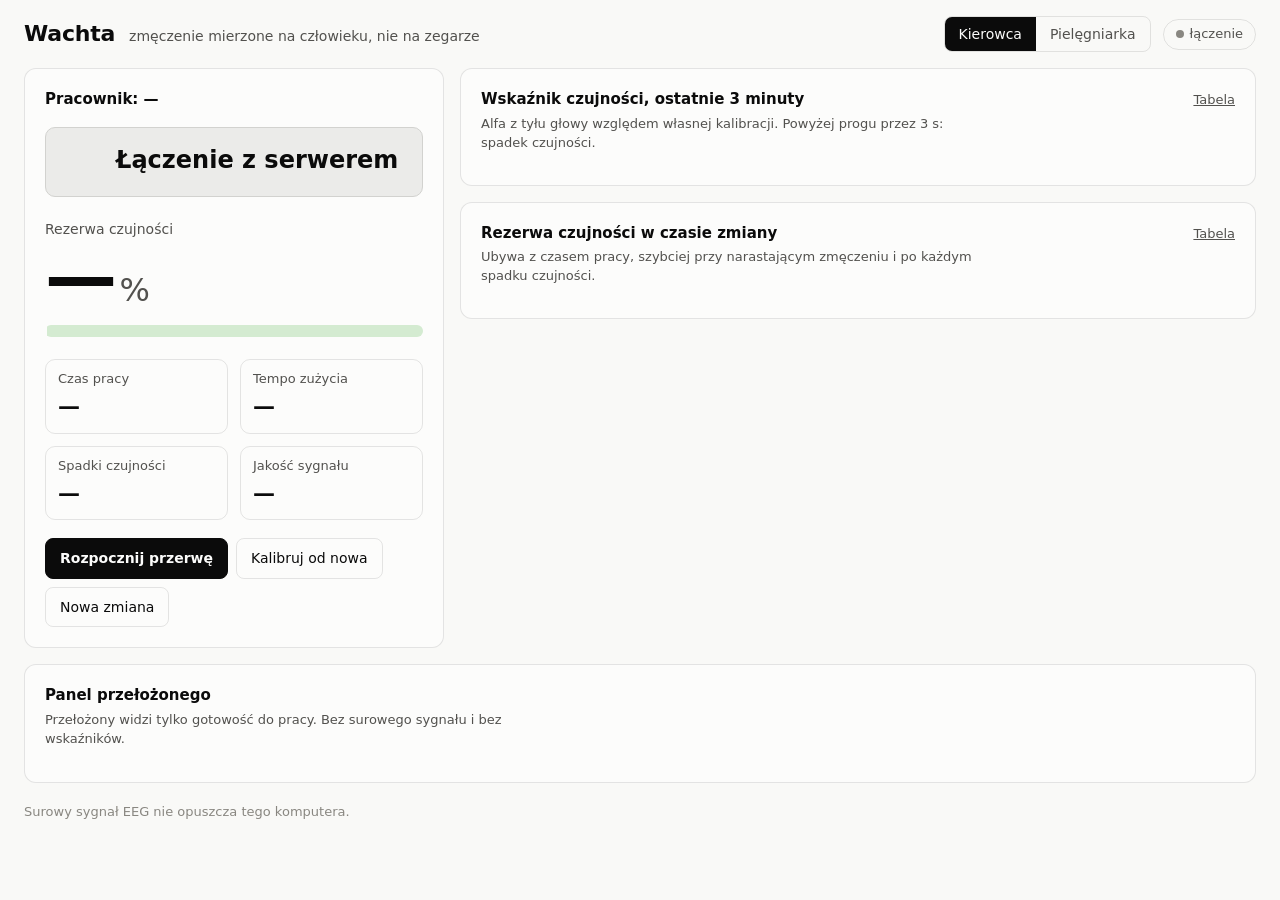
==== src/wachta/web/index.html @ ba5f9580 "Add dashboard server with replay and BrainAccess Board sources Add a FastAPI server that runs the vi" ====
<!doctype html>
<html lang="pl">
<head>
  <meta charset="utf-8">
  <meta name="viewport" content="width=device-width, initial-scale=1">
  <title>Wachta</title>
  <link rel="stylesheet" href="style.css">
</head>
<body>
  <header class="top">
    <div class="brand">
      <span class="brand-name">Wachta</span>
      <span class="brand-tag">zmęczenie mierzone na człowieku, nie na zegarze</span>
    </div>
    <div class="top-controls">
      <div class="segmented" role="group" aria-label="Scenariusz">
        <button type="button" data-scenario="driver" aria-pressed="true">Kierowca</button>
        <button type="button" data-scenario="nurse" aria-pressed="false">Pielęgniarka</button>
      </div>
      <span id="source-badge" class="badge" data-kind="off">łączenie</span>
    </div>
  </header>

  <main class="layout">
    <section class="card worker" aria-labelledby="worker-title">
      <h2 id="worker-title" class="card-title">Pracownik: <span id="worker-name">—</span></h2>

      <div id="state" class="state" data-tone="neutral" role="status" aria-live="polite">
        <span id="state-icon" class="state-icon" aria-hidden="true"></span>
        <div>
          <div id="state-label" class="state-label">Łączenie z serwerem</div>
          <div id="state-advice" class="state-advice"></div>
        </div>
      </div>

      <div class="hero">
        <div class="hero-label">Rezerwa czujności</div>
        <div class="hero-value"><span id="reserve-value">—</span><span class="hero-unit">%</span></div>
        <div id="reserve-meter" class="meter" data-tone="good" role="meter" aria-label="Rezerwa czujności"
             aria-valuemin="0" aria-valuemax="100" aria-valuenow="0">
          <div id="reserve-fill" class="meter-fill"></div>
          <span class="meter-mark" id="mark-stop"></span>
          <span class="meter-mark" id="mark-warn"></span>
        </div>
        <p id="meter-legend" class="meter-legend"></p>
      </div>

      <dl class="tiles">
        <div class="tile"><dt>Czas pracy</dt><dd id="tile-work">—</dd></div>
        <div class="tile"><dt>Tempo zużycia</dt><dd id="tile-drain">—</dd></div>
        <div class="tile"><dt>Spadki czujności</dt><dd id="tile-lapses">—</dd></div>
        <div class="tile"><dt>Jakość sygnału</dt><dd id="tile-quality">—</dd></div>
      </dl>

      <div class="actions">
        <button type="button" id="btn-break" class="button">Rozpocznij przerwę</button>
        <button type="button" id="btn-calibrate" class="button button-quiet">Kalibruj od nowa</button>
        <button type="button" id="btn-reset" class="button button-quiet">Nowa zmiana</button>
      </div>
    </section>

    <section class="charts">
      <figure class="card chart" id="chart-fast">
        <figcaption>
          <div>
            <h2 class="card-title">Wskaźnik czujności, ostatnie 3 minuty</h2>
            <p class="card-sub">Alfa z tyłu głowy względem własnej kalibracji. Powyżej progu przez 3 s: spadek czujności.</p>
          </div>
          <button type="button" class="link" data-table-toggle aria-pressed="false">Tabela</button>
        </figcaption>
        <div class="plot" tabindex="0" aria-label="Wykres wskaźnika czujności. Strzałki w lewo i prawo pokazują wartości."></div>
        <div class="table-view" hidden></div>
      </figure>

      <figure class="card chart" id="chart-reserve">
        <figcaption>
          <div>
            <h2 class="card-title">Rezerwa czujności w czasie zmiany</h2>
            <p class="card-sub" id="reserve-sub">Ubywa z czasem pracy, szybciej przy narastającym zmęczeniu i po każdym spadku czujności.</p>
          </div>
          <button type="button" class="link" data-table-toggle aria-pressed="false">Tabela</button>
        </figcaption>
        <div class="plot" tabindex="0" aria-label="Wykres rezerwy czujności. Strzałki w lewo i prawo pokazują wartości."></div>
        <div class="table-view" hidden></div>
      </figure>
    </section>

    <section class="card team" aria-labelledby="team-title">
      <h2 id="team-title" class="card-title">Panel przełożonego</h2>
      <p class="card-sub">Przełożony widzi tylko gotowość do pracy. Bez surowego sygnału i bez wskaźników.</p>
      <ul id="team-list" class="team-list"></ul>
      <p id="team-advice" class="team-advice" hidden></p>
    </section>
  </main>

  <footer class="foot">
    <span>Surowy sygnał EEG nie opuszcza tego komputera.</span>
    <span id="time-note"></span>
  </footer>

  <div id="tooltip" class="tooltip" hidden></div>
  <script src="app.js"></script>
</body>
</html>
---- src/wachta/web/style.css ----
:root {
  color-scheme: light;
  --page: #f9f9f7;
  --surface: #fcfcfb;
  --ink: #0b0b0b;
  --ink-2: #52514e;
  --muted: #898781;
  --grid: #e1e0d9;
  --axis: #c3c2b7;
  --border: rgba(11, 11, 11, 0.10);
  --series-1: #2a78d6;
  --good: #0ca30c;
  --warning: #fab219;
  --critical: #d03b3b;
  --neutral: #898781;
  --info: #2a78d6;
  --on-critical: #ffffff;
}

@media (prefers-color-scheme: dark) {
  :root {
    color-scheme: dark;
    --page: #0d0d0d;
    --surface: #1a1a19;
    --ink: #f0efec;
    --ink-2: #c3c2b7;
    --muted: #898781;
    --grid: #2c2c2a;
    --axis: #383835;
    --border: rgba(255, 255, 255, 0.10);
    --series-1: #3987e5;
    --info: #3987e5;
  }
}

* { box-sizing: border-box; }

body {
  margin: 0;
  background: var(--page);
  color: var(--ink);
  font: 16px/1.45 system-ui, -apple-system, "Segoe UI", sans-serif;
}

.top {
  display: flex;
  flex-wrap: wrap;
  align-items: center;
  justify-content: space-between;
  gap: 12px 24px;
  padding: 16px 24px;
}

.brand { display: flex; flex-wrap: wrap; align-items: baseline; gap: 4px 14px; }
.brand-name { font-size: 22px; font-weight: 700; letter-spacing: -0.01em; }
.brand-tag { color: var(--ink-2); font-size: 14px; }
.top-controls { display: flex; flex-wrap: wrap; align-items: center; gap: 8px 12px; }

.segmented { display: inline-flex; border: 1px solid var(--border); border-radius: 8px; overflow: hidden; }
.segmented button {
  border: 0;
  background: transparent;
  color: var(--ink-2);
  font: inherit;
  font-size: 14px;
  padding: 7px 14px;
  cursor: pointer;
}
.segmented button[aria-pressed="true"] { background: var(--ink); color: var(--surface); }

.badge {
  display: inline-flex;
  align-items: center;
  gap: 6px;
  border: 1px solid var(--border);
  border-radius: 999px;
  padding: 5px 12px;
  font-size: 13px;
  color: var(--ink-2);
  white-space: nowrap;
}
.badge::before { content: ""; width: 8px; height: 8px; border-radius: 50%; background: var(--neutral); }
.badge[data-kind="live"]::before { background: var(--critical); }
.badge[data-kind="replay"]::before { background: var(--series-1); }

.layout {
  display: grid;
  grid-template-columns: minmax(320px, 420px) minmax(0, 1fr);
  grid-template-areas: "worker charts" "team team";
  gap: 16px;
  padding: 0 24px 16px;
  align-items: start;
}
.worker { grid-area: worker; }
.charts { grid-area: charts; display: grid; gap: 16px; min-width: 0; }
.team { grid-area: team; }

@media (max-width: 900px) {
  .layout { grid-template-columns: minmax(0, 1fr); grid-template-areas: "worker" "charts" "team"; padding: 0 16px 16px; }
  .top { padding: 14px 16px; }
}

.card {
  background: var(--surface);
  border: 1px solid var(--border);
  border-radius: 12px;
  padding: 20px;
  margin: 0;
  min-width: 0;
}
.card-title { margin: 0; font-size: 15px; font-weight: 600; }
.card-sub { margin: 4px 0 0; color: var(--ink-2); font-size: 13px; max-width: 62ch; }

/* State banner: the icon carries the status colour, the text stays in ink. */
.state {
  --tone: var(--neutral);
  display: flex;
  align-items: center;
  gap: 14px;
  margin-top: 16px;
  padding: 14px 16px;
  border-radius: 10px;
  background: color-mix(in oklab, var(--tone) 14%, var(--surface));
  border: 1px solid color-mix(in oklab, var(--tone) 35%, var(--surface));
}
.state[data-tone="good"] { --tone: var(--good); }
.state[data-tone="warning"] { --tone: var(--warning); }
.state[data-tone="critical"] { --tone: var(--critical); }
.state[data-tone="info"] { --tone: var(--info); }
.state-icon { flex: none; width: 40px; height: 40px; color: var(--tone); }
.state-icon svg { display: block; width: 100%; height: 100%; }
.state-label { font-size: 24px; font-weight: 700; line-height: 1.15; }
.state-advice { margin-top: 2px; color: var(--ink-2); font-size: 15px; }

.hero { margin-top: 22px; }
.hero-label { color: var(--ink-2); font-size: 14px; }
.hero-value { font-size: 72px; font-weight: 650; line-height: 1.05; letter-spacing: -0.02em; }
.hero-unit { font-size: 32px; font-weight: 500; color: var(--ink-2); margin-left: 4px; }

/* Meter: the fill carries severity, the track is a lighter step of the same hue. */
.meter {
  --tone: var(--good);
  position: relative;
  height: 12px;
  margin-top: 10px;
  border-radius: 6px;
  background: color-mix(in oklab, var(--tone) 20%, var(--surface));
}
.meter[data-tone="warning"] { --tone: var(--warning); }
.meter[data-tone="critical"] { --tone: var(--critical); }
.meter[data-tone="neutral"] { --tone: var(--neutral); }
.meter-fill { height: 100%; width: 0; border-radius: 6px; background: var(--tone); transition: width 0.6s linear; }
.meter-mark { position: absolute; top: -3px; bottom: -3px; width: 2px; background: var(--surface); }
.meter-legend { margin: 6px 0 0; font-size: 12px; color: var(--muted); }

.tiles { display: grid; grid-template-columns: repeat(2, minmax(0, 1fr)); gap: 12px; margin: 22px 0 0; }
.tile { border: 1px solid var(--border); border-radius: 10px; padding: 10px 12px; }
.tile dt { color: var(--ink-2); font-size: 13px; }
.tile dd { margin: 2px 0 0; font-size: 22px; font-weight: 600; }

.actions { display: flex; flex-wrap: wrap; gap: 8px; margin-top: 18px; }
.button {
  border: 1px solid var(--ink);
  background: var(--ink);
  color: var(--surface);
  border-radius: 8px;
  padding: 9px 14px;
  font: inherit;
  font-size: 14px;
  font-weight: 600;
  cursor: pointer;
}
.button-quiet { background: transparent; color: var(--ink); border-color: var(--border); font-weight: 500; }
.button:focus-visible, .segmented button:focus-visible, .link:focus-visible, .plot:focus-visible {
  outline: 2px solid var(--series-1);
  outline-offset: 2px;
}

.chart figcaption { display: flex; align-items: flex-start; justify-content: space-between; gap: 16px; }
.link { border: 0; background: none; padding: 2px 0; color: var(--ink-2); font: inherit; font-size: 13px; text-decoration: underline; cursor: pointer; white-space: nowrap; }
.plot { margin-top: 12px; border-radius: 6px; }
.plot svg { display: block; width: 100%; height: auto; overflow: visible; }
.plot text { font-size: 12px; fill: var(--muted); font-variant-numeric: tabular-nums; }
.plot .label-strong { fill: var(--ink); font-weight: 600; }
.plot .label-2 { fill: var(--ink-2); }

.table-view { margin-top: 12px; max-height: 240px; overflow: auto; }
.table-view table { width: 100%; border-collapse: collapse; font-size: 13px; font-variant-numeric: tabular-nums; }
.table-view th, .table-view td { text-align: left; padding: 4px 8px; border-bottom: 1px solid var(--grid); }
.table-view th { color: var(--ink-2); font-weight: 600; position: sticky; top: 0; background: var(--surface); }

.tooltip {
  position: fixed;
  z-index: 10;
  pointer-events: none;
  background: var(--surface);
  border: 1px solid var(--border);
  border-radius: 8px;
  padding: 6px 10px;
  box-shadow: 0 4px 14px rgba(0, 0, 0, 0.12);
  font-size: 13px;
  white-space: nowrap;
}
.tooltip-value { font-weight: 700; color: var(--ink); }
.tooltip-label { color: var(--ink-2); }

.team-list { list-style: none; margin: 14px 0 0; padding: 0; display: grid; gap: 10px; }
.team-row {
  display: grid;
  grid-template-columns: minmax(120px, 1.1fr) minmax(150px, 1fr) minmax(120px, 2fr) 3.2em;
  align-items: center;
  gap: 12px;
}
.team-name { font-weight: 600; overflow: hidden; text-overflow: ellipsis; white-space: nowrap; }
.team-status { --tone: var(--neutral); display: inline-flex; align-items: center; gap: 8px; font-size: 14px; }
.team-status[data-tone="good"] { --tone: var(--good); }
.team-status[data-tone="warning"] { --tone: var(--warning); }
.team-status[data-tone="critical"] { --tone: var(--critical); }
.team-status[data-tone="info"] { --tone: var(--info); }
.team-status .state-icon { width: 20px; height: 20px; }
.team-row .meter { margin-top: 0; height: 8px; }
.team-value { text-align: right; font-variant-numeric: tabular-nums; color: var(--ink-2); font-size: 14px; }
.team-advice {
  margin: 14px 0 0;
  padding: 10px 14px;
  border-radius: 8px;
  border: 1px solid color-mix(in oklab, var(--critical) 35%, var(--surface));
  background: color-mix(in oklab, var(--critical) 10%, var(--surface));
  font-size: 15px;
}
@media (max-width: 640px) {
  .team-row {
    grid-template-columns: minmax(0, 1fr) auto;
    grid-template-areas: "name value" "status status" "meter meter";
    gap: 6px 12px;
  }
  .team-name { grid-area: name; }
  .team-status { grid-area: status; }
  .team-row .meter { grid-area: meter; }
  .team-value { grid-area: value; }
  .hero-value { font-size: 60px; }
}

.foot { display: flex; flex-wrap: wrap; gap: 4px 24px; padding: 4px 24px 24px; color: var(--muted); font-size: 13px; }
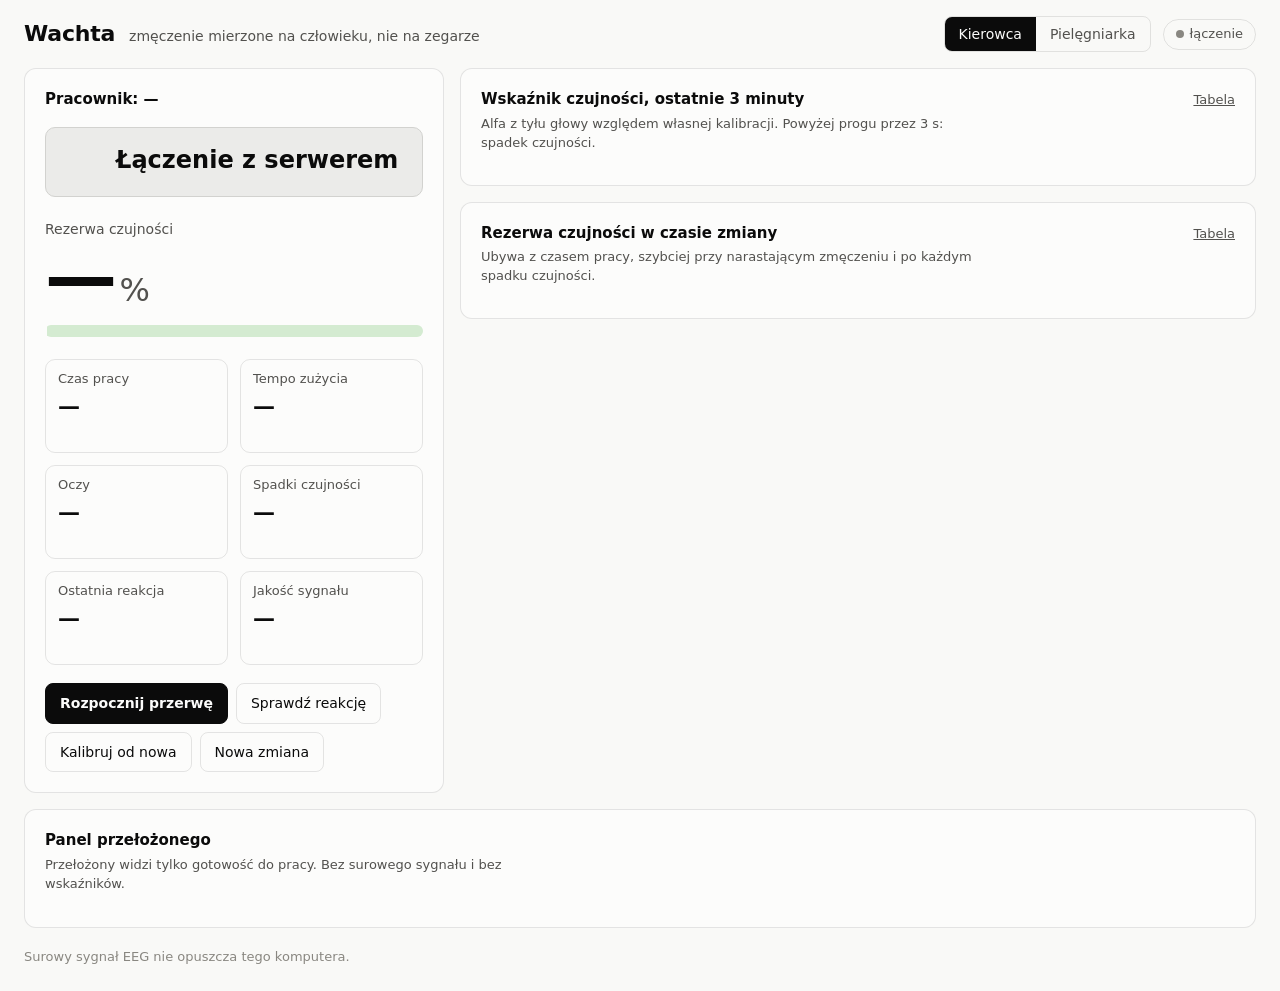
==== commit 203ccc3d: "Show eye state, reaction probes and context on the dashboard Send probes to the main worker's page a" ====
--- a/src/wachta/web/index.html
+++ b/src/wachta/web/index.html
@@ -46,14 +46,17 @@
       </div>
 
       <dl class="tiles">
-        <div class="tile"><dt>Czas pracy</dt><dd id="tile-work">—</dd></div>
-        <div class="tile"><dt>Tempo zużycia</dt><dd id="tile-drain">—</dd></div>
-        <div class="tile"><dt>Spadki czujności</dt><dd id="tile-lapses">—</dd></div>
-        <div class="tile"><dt>Jakość sygnału</dt><dd id="tile-quality">—</dd></div>
+        <div class="tile"><dt>Czas pracy</dt><dd id="tile-work">—</dd><p class="tile-sub" id="sub-work"></p></div>
+        <div class="tile"><dt>Tempo zużycia</dt><dd id="tile-drain">—</dd><p class="tile-sub" id="sub-drain"></p></div>
+        <div class="tile"><dt>Oczy</dt><dd id="tile-eyes">—</dd><p class="tile-sub" id="sub-eyes"></p></div>
+        <div class="tile"><dt>Spadki czujności</dt><dd id="tile-lapses">—</dd><p class="tile-sub" id="sub-lapses"></p></div>
+        <div class="tile"><dt>Ostatnia reakcja</dt><dd id="tile-rt">—</dd><p class="tile-sub" id="sub-rt"></p></div>
+        <div class="tile"><dt>Jakość sygnału</dt><dd id="tile-quality">—</dd><p class="tile-sub" id="sub-quality"></p></div>
       </dl>
 
       <div class="actions">
         <button type="button" id="btn-break" class="button">Rozpocznij przerwę</button>
+        <button type="button" id="btn-probe" class="button button-quiet">Sprawdź reakcję</button>
         <button type="button" id="btn-calibrate" class="button button-quiet">Kalibruj od nowa</button>
         <button type="button" id="btn-reset" class="button button-quiet">Nowa zmiana</button>
       </div>
@@ -99,6 +102,12 @@
   </footer>
 
   <div id="tooltip" class="tooltip" hidden></div>
+  <div id="probe" class="probe" hidden role="alertdialog" aria-labelledby="probe-title" aria-describedby="probe-text">
+    <button type="button" id="probe-target" class="probe-target">
+      <span id="probe-title" class="probe-title">Reakcja!</span>
+      <span id="probe-text" class="probe-text">Naciśnij spację albo kliknij</span>
+    </button>
+  </div>
   <script src="app.js"></script>
 </body>
 </html>
--- a/src/wachta/web/style.css
+++ b/src/wachta/web/style.css
@@ -157,6 +157,39 @@
 .tile { border: 1px solid var(--border); border-radius: 10px; padding: 10px 12px; }
 .tile dt { color: var(--ink-2); font-size: 13px; }
 .tile dd { margin: 2px 0 0; font-size: 22px; font-weight: 600; }
+.tile-sub { margin: 2px 0 0; font-size: 12px; color: var(--muted); min-height: 1.45em; }
+
+/* Reaction probe: a full-screen prompt; colour is not the only cue (text changes too). */
+.probe {
+  position: fixed;
+  inset: 0;
+  z-index: 20;
+  display: grid;
+  place-items: center;
+  padding: 16px;
+  background: color-mix(in oklab, var(--page) 70%, transparent);
+  backdrop-filter: blur(2px);
+}
+.probe[hidden], .team-advice[hidden] { display: none; }
+.probe-target {
+  display: grid;
+  gap: 8px;
+  place-items: center;
+  align-content: center;
+  width: min(420px, 100%);
+  aspect-ratio: 1;
+  border-radius: 50%;
+  border: 0;
+  background: var(--warning);
+  color: #0b0b0b;
+  font: inherit;
+  cursor: pointer;
+  box-shadow: 0 10px 40px rgba(0, 0, 0, 0.25);
+}
+.probe-target[data-result="ok"] { background: var(--good); color: #ffffff; }
+.probe-target[data-result="lapse"] { background: var(--critical); color: #ffffff; }
+.probe-title { font-size: 44px; font-weight: 750; }
+.probe-text { font-size: 18px; font-weight: 500; max-width: 18ch; text-align: center; }
 
 .actions { display: flex; flex-wrap: wrap; gap: 8px; margin-top: 18px; }
 .button {
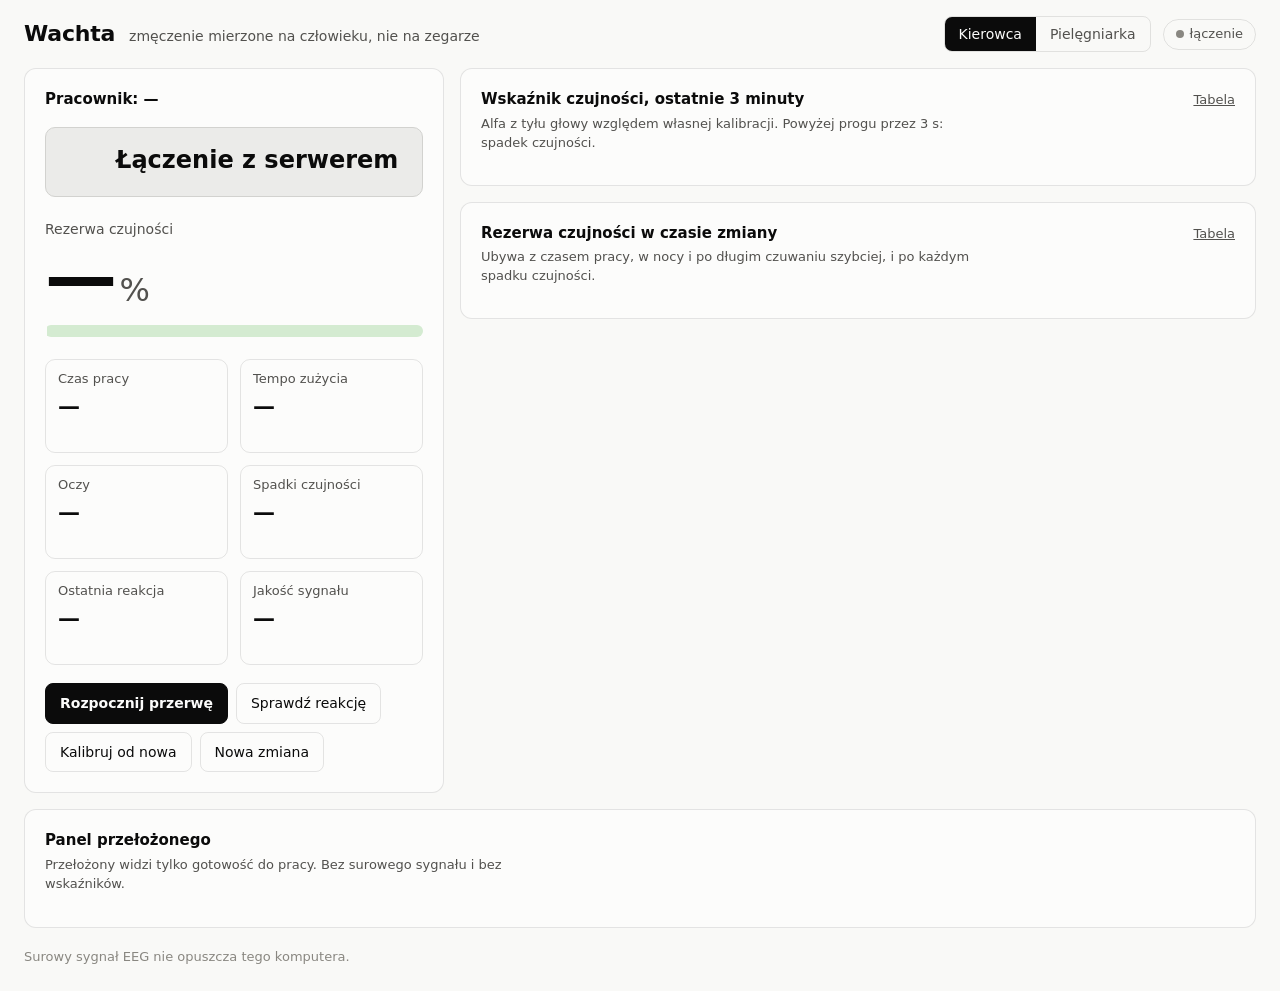
==== commit 8a5ac7fb: "Keep the reserve to assumptions we can defend and harden probe handling - slow_gain defaults to 0: t" ====
--- a/src/wachta/web/index.html
+++ b/src/wachta/web/index.html
@@ -79,7 +79,7 @@
         <figcaption>
           <div>
             <h2 class="card-title">Rezerwa czujności w czasie zmiany</h2>
-            <p class="card-sub" id="reserve-sub">Ubywa z czasem pracy, szybciej przy narastającym zmęczeniu i po każdym spadku czujności.</p>
+            <p class="card-sub" id="reserve-sub">Ubywa z czasem pracy, w nocy i po długim czuwaniu szybciej, i po każdym spadku czujności.</p>
           </div>
           <button type="button" class="link" data-table-toggle aria-pressed="false">Tabela</button>
         </figcaption>
